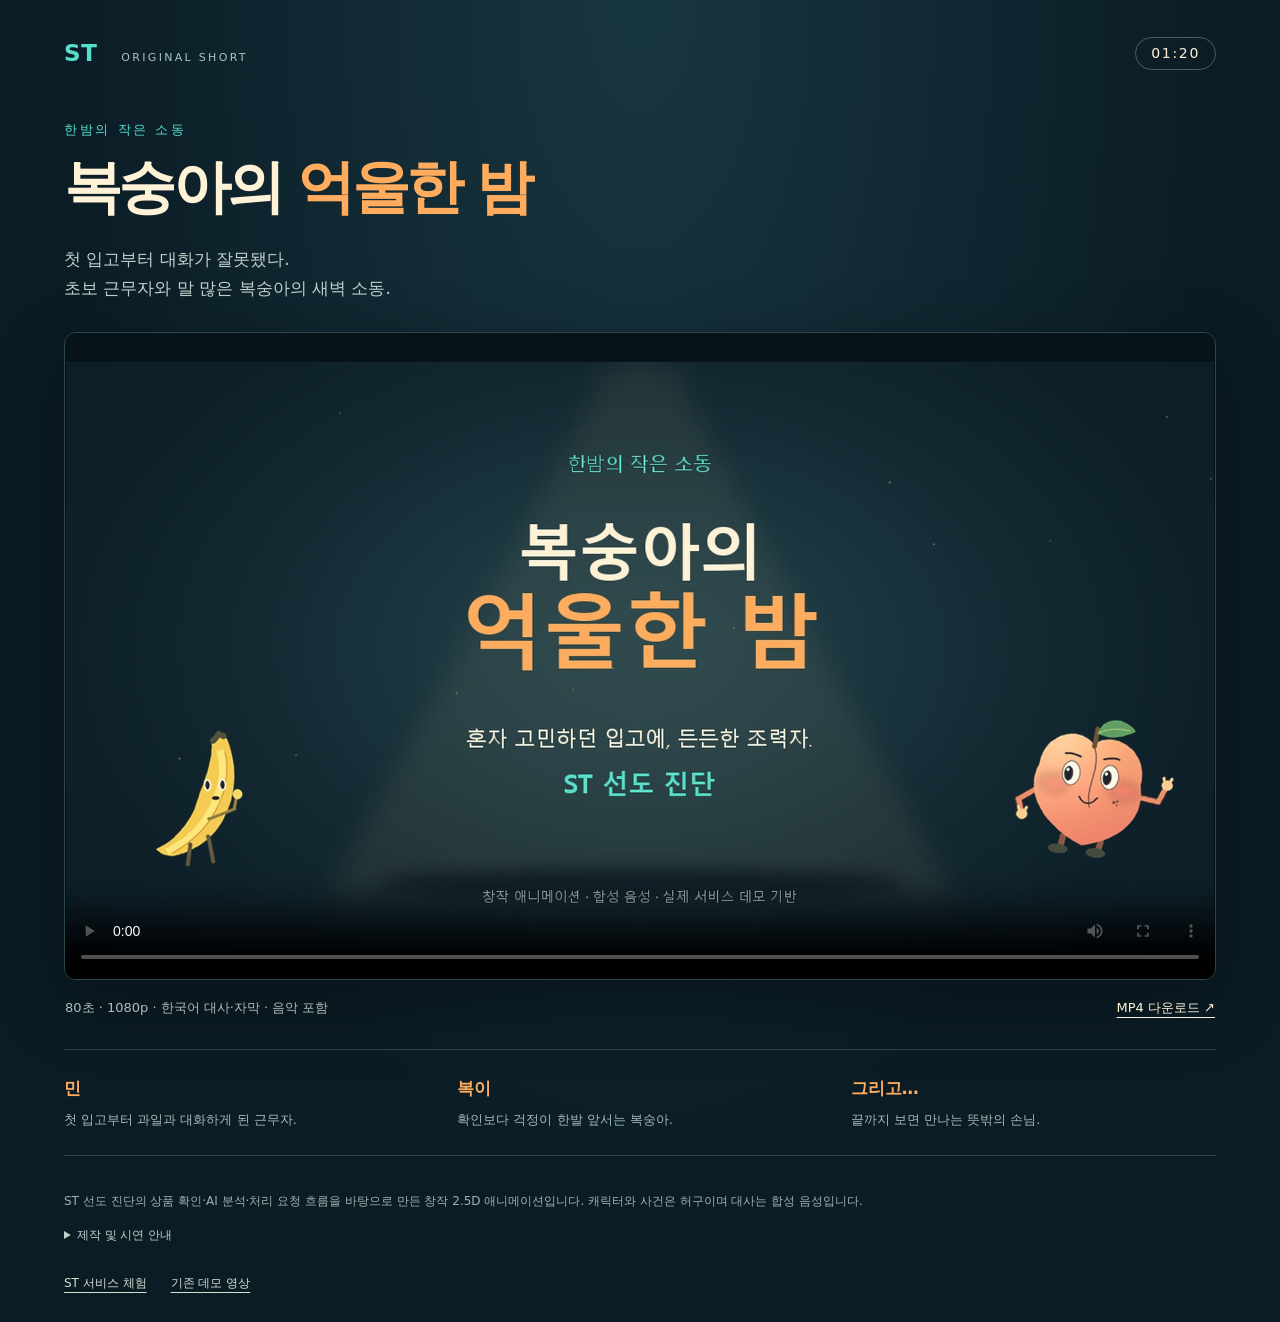
==== film/index.html @ 1ec26335 "Publish 80-second animated ST short film with Korean voices" ====
<!doctype html>
<html lang="ko">
<head>
  <meta charset="utf-8">
  <meta name="viewport" content="width=device-width,initial-scale=1">
  <meta name="theme-color" content="#0b1c25">
  <meta name="description" content="첫 입고부터 대화가 잘못됐다. 초보 근무자와 말 많은 복숭아의 새벽 소동을 그린 80초 애니메이션 단편.">
  <meta property="og:title" content="복숭아의 억울한 밤 — 80초 애니메이션">
  <meta property="og:description" content="초보 근무자 × 말하는 복숭아. 어느 편의점의 새벽에 벌어진 작은 소동.">
  <meta property="og:image" content="https://g23-eight.vercel.app/film/poster.jpg">
  <meta property="og:type" content="video.movie">
  <title>복숭아의 억울한 밤 · ST 애니메이션 단편</title>
  <link rel="stylesheet" href="film.css">
</head>
<body>
<main>
  <header><a class="brand" href="/">ST <span>ORIGINAL SHORT</span></a><span class="runtime">01:20</span></header>
  <div class="intro"><p class="eyebrow">한밤의 작은 소동</p><h1>복숭아의 <em>억울한 밤</em></h1><p>첫 입고부터 대화가 잘못됐다.<br>초보 근무자와 말 많은 복숭아의 새벽 소동.</p></div>
  <video controls playsinline preload="metadata" poster="poster.jpg" aria-label="복숭아의 억울한 밤 80초 애니메이션 단편">
    <source src="ST-peach-film-80s.mp4" type="video/mp4">
    <track kind="captions" srclang="ko" label="한국어" src="ST-peach-film.ko.vtt">
    <a href="ST-peach-film-80s.mp4">영화 재생하기</a>
  </video>
  <div class="meta"><span>80초 · 1080p · 한국어 대사·자막 · 음악 포함</span><a href="ST-peach-film-80s.mp4" download>MP4 다운로드 ↗</a></div>
  <div class="cast"><p><span>민</span>첫 입고부터 과일과 대화하게 된 근무자.</p><p><span>복이</span>확인보다 걱정이 한발 앞서는 복숭아.</p><p><span>그리고…</span>끝까지 보면 만나는 뜻밖의 손님.</p></div>
  <footer>
    <p>ST 선도 진단의 상품 확인·AI 분석·처리 요청 흐름을 바탕으로 만든 창작 2.5D 애니메이션입니다. 캐릭터와 사건은 허구이며 대사는 합성 음성입니다.</p>
    <details><summary>제작 및 시연 안내</summary><p>오리지널 캐릭터·대본·애니메이션·음악·효과음. 배경 이미지: ImageGen. 기존 ST 결과물의 실제 데모 화면 일부를 사용했습니다. AI는 추가 확인을 안내하며, 최종 현장 확인은 근무자가 합니다. 영상 속 입고·해피콜·업체 처리 연동은 시연용입니다. 접수는 승인 완료를 의미하지 않습니다.</p><p>기존 시연 사진 출처: <a href="https://commons.wikimedia.org/wiki/File:Pesca_con_muffa.jpg">Pesca con muffa.jpg</a> · Luigi Chiesa · <a href="https://creativecommons.org/licenses/by-sa/3.0/">CC BY-SA 3.0</a>.</p></details>
    <nav><a href="/">ST 서비스 체험</a><a href="/demo/">기존 데모 영상</a></nav>
  </footer>
</main>
</body>
</html>
---- film/film.css ----
:root{color-scheme:dark;--ink:#0b1c25;--cream:#fff2d7;--peach:#ffac5e;--mint:#55e0ca}
*{box-sizing:border-box}body{margin:0;background:radial-gradient(ellipse at 50% 0,#183640 0,var(--ink) 64%);color:var(--cream);font:16px/1.7 system-ui,"Malgun Gothic",sans-serif}main{max-width:1220px;padding:34px 34px 28px;margin:auto}a{color:inherit;text-underline-offset:5px}header{display:flex;justify-content:space-between;align-items:center}.brand{text-decoration:none;font-size:23px;font-weight:800;letter-spacing:.03em;color:var(--mint)}.brand span{font-size:11px;letter-spacing:.21em;margin-left:15px;color:#a9c5c0;font-weight:500}.runtime{border:1px solid #446264;padding:4px 15px;border-radius:30px;font-size:14px;letter-spacing:.12em}.intro{padding:46px 0 29px}.eyebrow{font-size:13px;letter-spacing:.2em;color:var(--mint);margin:0 0 10px}h1{font-size:clamp(30px,4.5vw,58px);letter-spacing:-.065em;line-height:1.3;margin:0 0 19px}h1 em{color:var(--peach);font-style:normal}.intro>p:last-child{margin:0;color:#bfd0cb;font-size:17px}video{display:block;width:100%;aspect-ratio:16/9;background:#071219;box-shadow:0 24px 70px #0005;border-radius:12px;border:1px solid #29474d}.meta{display:flex;justify-content:space-between;gap:20px;align-items:center;padding:17px 1px 30px;font-size:13px;color:#acbfba}.meta a{color:var(--cream)}.cast{display:grid;grid-template-columns:repeat(3,1fr);gap:28px;border-block:1px solid #2b4448;padding:24px 0}.cast p{margin:0;color:#9fbbb5;font-size:13px}.cast span{display:block;color:var(--peach);font-weight:700;font-size:17px;margin-bottom:6px}footer{font-size:12px;color:#9cb2b0;line-height:1.85;padding-top:22px}footer>p{max-width:980px}details{margin-top:12px}summary{cursor:pointer;color:#c1d0c9}nav{display:flex;gap:24px;margin-top:26px;color:#d4dfd4}@media(max-width:650px){main{padding:22px 18px}.intro{padding-top:33px}.meta{align-items:flex-start;flex-direction:column;gap:9px}.cast{grid-template-columns:1fr;gap:20px}.brand span{font-size:9px;letter-spacing:.15em}video{border-radius:7px}}
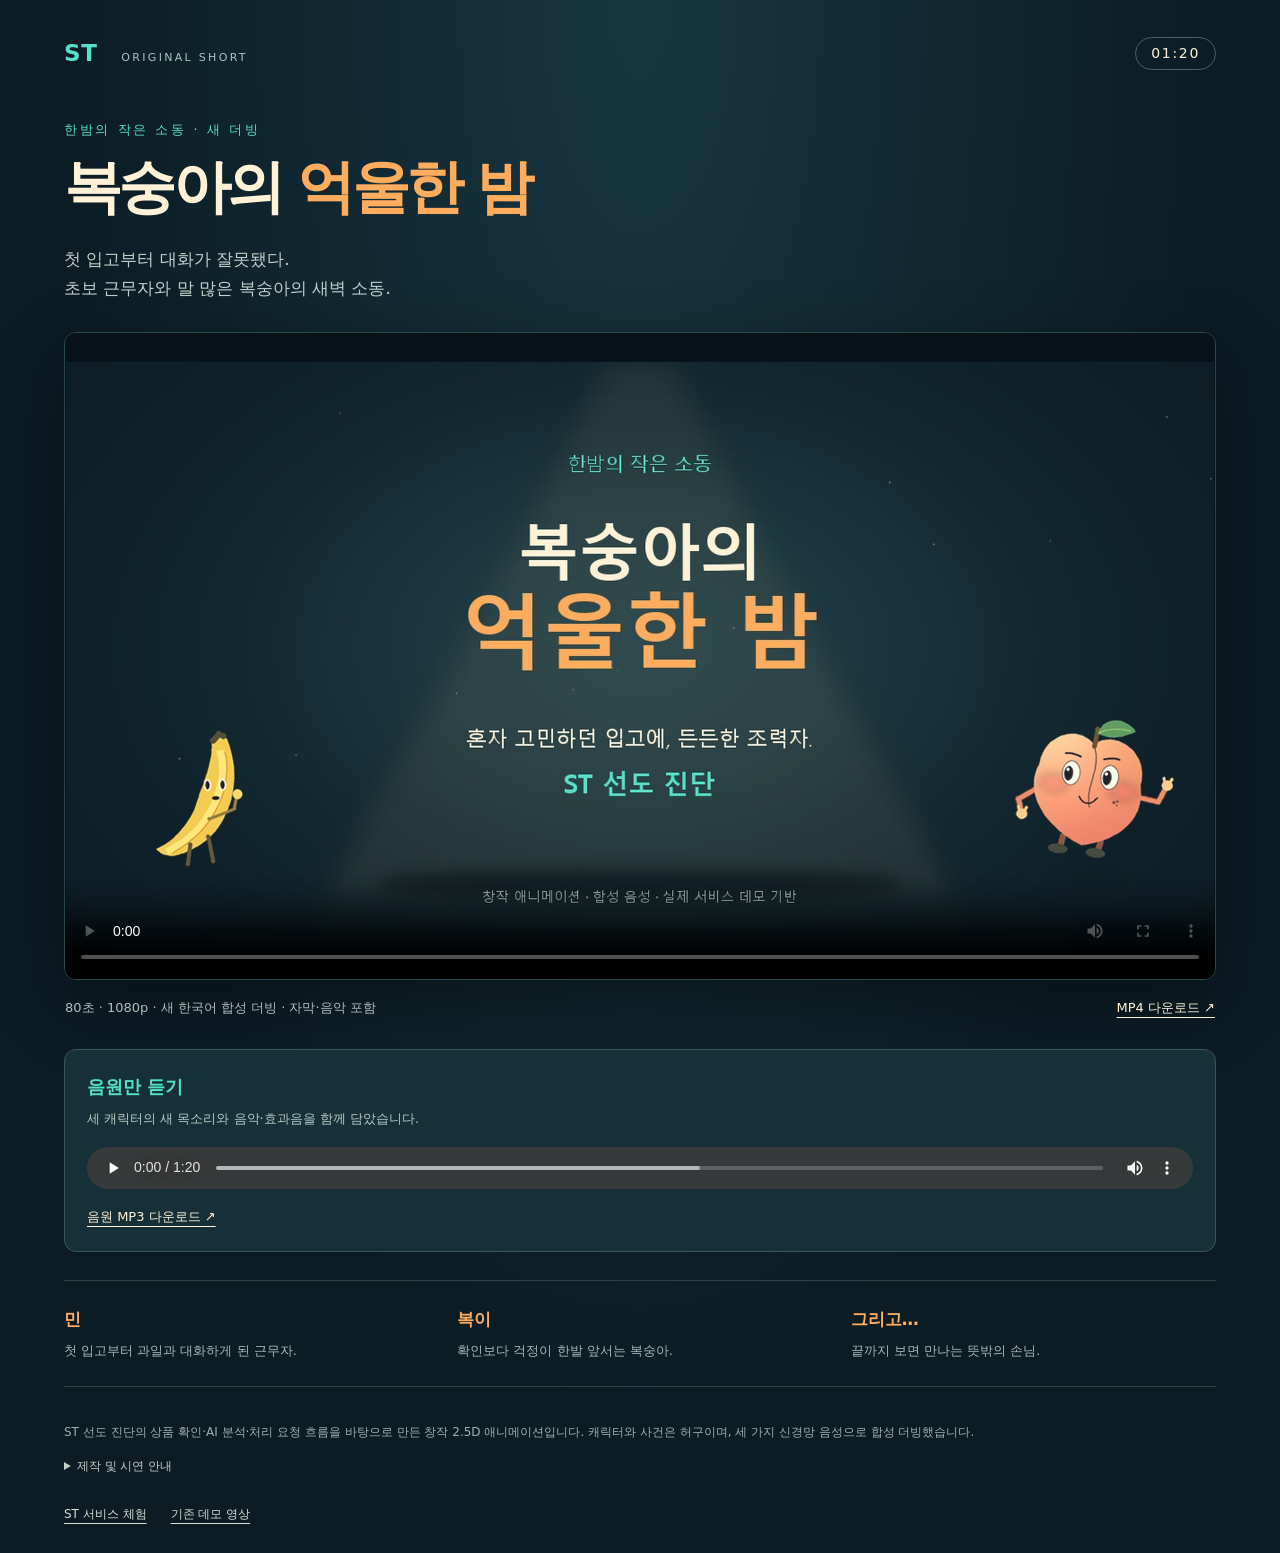
==== commit 8b62da09: "Update animated short with three natural neural voices and new dialogue" ====
--- a/film/index.html
+++ b/film/index.html
@@ -1,33 +1,38 @@
-<!doctype html>
-<html lang="ko">
-<head>
-  <meta charset="utf-8">
-  <meta name="viewport" content="width=device-width,initial-scale=1">
-  <meta name="theme-color" content="#0b1c25">
-  <meta name="description" content="첫 입고부터 대화가 잘못됐다. 초보 근무자와 말 많은 복숭아의 새벽 소동을 그린 80초 애니메이션 단편.">
-  <meta property="og:title" content="복숭아의 억울한 밤 — 80초 애니메이션">
-  <meta property="og:description" content="초보 근무자 × 말하는 복숭아. 어느 편의점의 새벽에 벌어진 작은 소동.">
-  <meta property="og:image" content="https://g23-eight.vercel.app/film/poster.jpg">
-  <meta property="og:type" content="video.movie">
-  <title>복숭아의 억울한 밤 · ST 애니메이션 단편</title>
-  <link rel="stylesheet" href="film.css">
-</head>
-<body>
-<main>
-  <header><a class="brand" href="/">ST <span>ORIGINAL SHORT</span></a><span class="runtime">01:20</span></header>
-  <div class="intro"><p class="eyebrow">한밤의 작은 소동</p><h1>복숭아의 <em>억울한 밤</em></h1><p>첫 입고부터 대화가 잘못됐다.<br>초보 근무자와 말 많은 복숭아의 새벽 소동.</p></div>
-  <video controls playsinline preload="metadata" poster="poster.jpg" aria-label="복숭아의 억울한 밤 80초 애니메이션 단편">
-    <source src="ST-peach-film-80s.mp4" type="video/mp4">
-    <track kind="captions" srclang="ko" label="한국어" src="ST-peach-film.ko.vtt">
-    <a href="ST-peach-film-80s.mp4">영화 재생하기</a>
-  </video>
-  <div class="meta"><span>80초 · 1080p · 한국어 대사·자막 · 음악 포함</span><a href="ST-peach-film-80s.mp4" download>MP4 다운로드 ↗</a></div>
-  <div class="cast"><p><span>민</span>첫 입고부터 과일과 대화하게 된 근무자.</p><p><span>복이</span>확인보다 걱정이 한발 앞서는 복숭아.</p><p><span>그리고…</span>끝까지 보면 만나는 뜻밖의 손님.</p></div>
-  <footer>
-    <p>ST 선도 진단의 상품 확인·AI 분석·처리 요청 흐름을 바탕으로 만든 창작 2.5D 애니메이션입니다. 캐릭터와 사건은 허구이며 대사는 합성 음성입니다.</p>
-    <details><summary>제작 및 시연 안내</summary><p>오리지널 캐릭터·대본·애니메이션·음악·효과음. 배경 이미지: ImageGen. 기존 ST 결과물의 실제 데모 화면 일부를 사용했습니다. AI는 추가 확인을 안내하며, 최종 현장 확인은 근무자가 합니다. 영상 속 입고·해피콜·업체 처리 연동은 시연용입니다. 접수는 승인 완료를 의미하지 않습니다.</p><p>기존 시연 사진 출처: <a href="https://commons.wikimedia.org/wiki/File:Pesca_con_muffa.jpg">Pesca con muffa.jpg</a> · Luigi Chiesa · <a href="https://creativecommons.org/licenses/by-sa/3.0/">CC BY-SA 3.0</a>.</p></details>
-    <nav><a href="/">ST 서비스 체험</a><a href="/demo/">기존 데모 영상</a></nav>
-  </footer>
-</main>
-</body>
-</html>
+<!doctype html>
+<html lang="ko">
+<head>
+  <meta charset="utf-8">
+  <meta name="viewport" content="width=device-width,initial-scale=1">
+  <meta name="theme-color" content="#0b1c25">
+  <meta name="description" content="첫 입고부터 대화가 잘못됐다. 초보 근무자와 말 많은 복숭아의 새벽 소동을 그린 80초 애니메이션 단편.">
+  <meta property="og:title" content="복숭아의 억울한 밤 — 80초 애니메이션">
+  <meta property="og:description" content="초보 근무자 × 말하는 복숭아. 어느 편의점의 새벽에 벌어진 작은 소동.">
+  <meta property="og:image" content="https://g23-eight.vercel.app/film/poster.jpg">
+  <meta property="og:type" content="video.movie">
+  <title>복숭아의 억울한 밤 · 새 한국어 더빙</title>
+  <link rel="stylesheet" href="film.css">
+</head>
+<body>
+<main>
+  <header><a class="brand" href="/">ST <span>ORIGINAL SHORT</span></a><span class="runtime">01:20</span></header>
+  <div class="intro"><p class="eyebrow">한밤의 작은 소동 · 새 더빙</p><h1>복숭아의 <em>억울한 밤</em></h1><p>첫 입고부터 대화가 잘못됐다.<br>초보 근무자와 말 많은 복숭아의 새벽 소동.</p></div>
+  <video controls playsinline preload="metadata" poster="poster.jpg" aria-label="복숭아의 억울한 밤 80초 애니메이션 · 새 한국어 합성 더빙">
+    <source src="ST-peach-film-natural-v2.mp4" type="video/mp4">
+    <track kind="captions" srclang="ko" label="한국어" src="ST-peach-film-natural-v2.ko.vtt">
+    <a href="ST-peach-film-natural-v2.mp4">영화 재생하기</a>
+  </video>
+  <div class="meta"><span>80초 · 1080p · 새 한국어 합성 더빙 · 자막·음악 포함</span><a href="ST-peach-film-natural-v2.mp4" download>MP4 다운로드 ↗</a></div>
+  <section class="voice-listen" aria-label="더빙 음원">
+    <div><h2>음원만 듣기</h2><p>세 캐릭터의 새 목소리와 음악·효과음을 함께 담았습니다.</p></div>
+    <audio controls preload="metadata" aria-label="80초 한국어 합성 더빙 음원"><source src="ST-peach-natural-dub.mp3" type="audio/mpeg"></audio>
+    <a href="ST-peach-natural-dub.mp3" download>음원 MP3 다운로드 ↗</a>
+  </section>
+  <div class="cast"><p><span>민</span>첫 입고부터 과일과 대화하게 된 근무자.</p><p><span>복이</span>확인보다 걱정이 한발 앞서는 복숭아.</p><p><span>그리고…</span>끝까지 보면 만나는 뜻밖의 손님.</p></div>
+  <footer>
+    <p>ST 선도 진단의 상품 확인·AI 분석·처리 요청 흐름을 바탕으로 만든 창작 2.5D 애니메이션입니다. 캐릭터와 사건은 허구이며, 세 가지 신경망 음성으로 합성 더빙했습니다.</p>
+    <details><summary>제작 및 시연 안내</summary><p>오리지널 캐릭터·대본·애니메이션·음악·효과음. 배경 이미지: ImageGen. 기존 ST 결과물의 실제 데모 화면 일부를 사용했습니다. AI는 추가 확인을 안내하며, 최종 현장 확인은 근무자가 합니다. 영상 속 입고·해피콜·업체 처리 연동은 시연용입니다. 접수는 승인 완료를 의미하지 않습니다.</p><p>기존 시연 사진 출처: <a href="https://commons.wikimedia.org/wiki/File:Pesca_con_muffa.jpg">Pesca con muffa.jpg</a> · Luigi Chiesa · <a href="https://creativecommons.org/licenses/by-sa/3.0/">CC BY-SA 3.0</a>.</p></details>
+    <nav><a href="/">ST 서비스 체험</a><a href="/demo/">기존 데모 영상</a></nav>
+  </footer>
+</main>
+</body>
+</html>
--- a/film/film.css
+++ b/film/film.css
@@ -1,2 +1,4 @@
-:root{color-scheme:dark;--ink:#0b1c25;--cream:#fff2d7;--peach:#ffac5e;--mint:#55e0ca}
-*{box-sizing:border-box}body{margin:0;background:radial-gradient(ellipse at 50% 0,#183640 0,var(--ink) 64%);color:var(--cream);font:16px/1.7 system-ui,"Malgun Gothic",sans-serif}main{max-width:1220px;padding:34px 34px 28px;margin:auto}a{color:inherit;text-underline-offset:5px}header{display:flex;justify-content:space-between;align-items:center}.brand{text-decoration:none;font-size:23px;font-weight:800;letter-spacing:.03em;color:var(--mint)}.brand span{font-size:11px;letter-spacing:.21em;margin-left:15px;color:#a9c5c0;font-weight:500}.runtime{border:1px solid #446264;padding:4px 15px;border-radius:30px;font-size:14px;letter-spacing:.12em}.intro{padding:46px 0 29px}.eyebrow{font-size:13px;letter-spacing:.2em;color:var(--mint);margin:0 0 10px}h1{font-size:clamp(30px,4.5vw,58px);letter-spacing:-.065em;line-height:1.3;margin:0 0 19px}h1 em{color:var(--peach);font-style:normal}.intro>p:last-child{margin:0;color:#bfd0cb;font-size:17px}video{display:block;width:100%;aspect-ratio:16/9;background:#071219;box-shadow:0 24px 70px #0005;border-radius:12px;border:1px solid #29474d}.meta{display:flex;justify-content:space-between;gap:20px;align-items:center;padding:17px 1px 30px;font-size:13px;color:#acbfba}.meta a{color:var(--cream)}.cast{display:grid;grid-template-columns:repeat(3,1fr);gap:28px;border-block:1px solid #2b4448;padding:24px 0}.cast p{margin:0;color:#9fbbb5;font-size:13px}.cast span{display:block;color:var(--peach);font-weight:700;font-size:17px;margin-bottom:6px}footer{font-size:12px;color:#9cb2b0;line-height:1.85;padding-top:22px}footer>p{max-width:980px}details{margin-top:12px}summary{cursor:pointer;color:#c1d0c9}nav{display:flex;gap:24px;margin-top:26px;color:#d4dfd4}@media(max-width:650px){main{padding:22px 18px}.intro{padding-top:33px}.meta{align-items:flex-start;flex-direction:column;gap:9px}.cast{grid-template-columns:1fr;gap:20px}.brand span{font-size:9px;letter-spacing:.15em}video{border-radius:7px}}
+:root{color-scheme:dark;--ink:#0b1c25;--cream:#fff2d7;--peach:#ffac5e;--mint:#55e0ca}
+*{box-sizing:border-box}body{margin:0;background:radial-gradient(ellipse at 50% 0,#183640 0,var(--ink) 64%);color:var(--cream);font:16px/1.7 system-ui,"Malgun Gothic",sans-serif}main{max-width:1220px;padding:34px 34px 28px;margin:auto}a{color:inherit;text-underline-offset:5px}header{display:flex;justify-content:space-between;align-items:center}.brand{text-decoration:none;font-size:23px;font-weight:800;letter-spacing:.03em;color:var(--mint)}.brand span{font-size:11px;letter-spacing:.21em;margin-left:15px;color:#a9c5c0;font-weight:500}.runtime{border:1px solid #446264;padding:4px 15px;border-radius:30px;font-size:14px;letter-spacing:.12em}.intro{padding:46px 0 29px}.eyebrow{font-size:13px;letter-spacing:.2em;color:var(--mint);margin:0 0 10px}h1{font-size:clamp(30px,4.5vw,58px);letter-spacing:-.065em;line-height:1.3;margin:0 0 19px}h1 em{color:var(--peach);font-style:normal}.intro>p:last-child{margin:0;color:#bfd0cb;font-size:17px}video{display:block;width:100%;aspect-ratio:16/9;background:#071219;box-shadow:0 24px 70px #0005;border-radius:12px;border:1px solid #29474d}.meta{display:flex;justify-content:space-between;gap:20px;align-items:center;padding:17px 1px 30px;font-size:13px;color:#acbfba}.meta a{color:var(--cream)}.cast{display:grid;grid-template-columns:repeat(3,1fr);gap:28px;border-block:1px solid #2b4448;padding:24px 0}.cast p{margin:0;color:#9fbbb5;font-size:13px}.cast span{display:block;color:var(--peach);font-weight:700;font-size:17px;margin-bottom:6px}footer{font-size:12px;color:#9cb2b0;line-height:1.85;padding-top:22px}footer>p{max-width:980px}details{margin-top:12px}summary{cursor:pointer;color:#c1d0c9}nav{display:flex;gap:24px;margin-top:26px;color:#d4dfd4}@media(max-width:650px){main{padding:22px 18px}.intro{padding-top:33px}.meta{align-items:flex-start;flex-direction:column;gap:9px}.cast{grid-template-columns:1fr;gap:20px}.brand span{font-size:9px;letter-spacing:.15em}video{border-radius:7px}}
+
+.voice-listen{margin:0 0 28px;padding:22px;border:1px solid #35575a;border-radius:12px;background:#163039}.voice-listen h2{font-size:18px;margin:0 0 5px;color:var(--mint)}.voice-listen p{margin:0 0 17px;font-size:13px;color:#b3c9c2}.voice-listen audio{display:block;width:100%;height:42px;margin-bottom:13px}.voice-listen>a{font-size:13px;color:var(--cream)}
